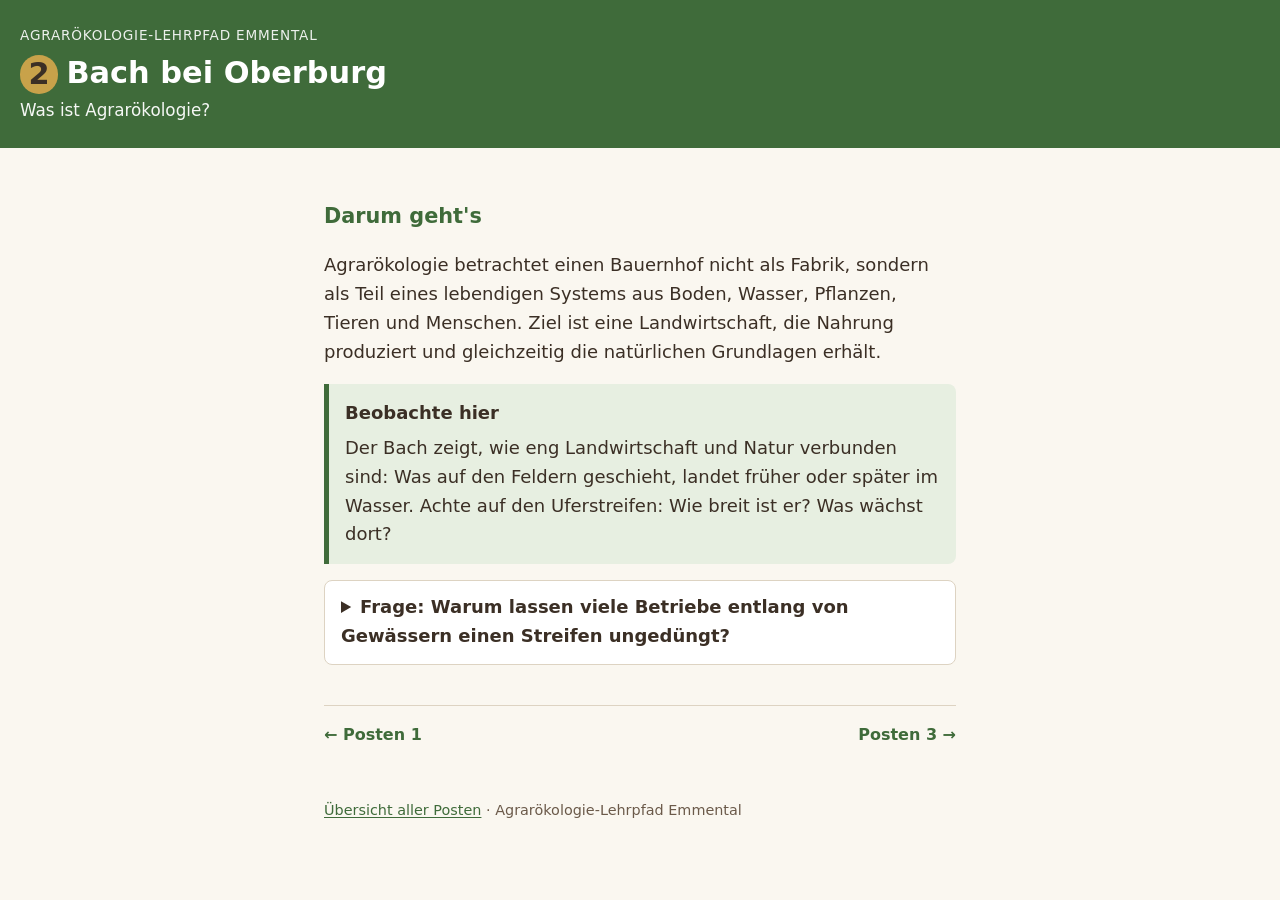
==== index.html @ ba740231 "Website Lehrpfad hochgeladen" ====
<!DOCTYPE html>
<html lang="de-CH">
<head>
<meta charset="utf-8">
<meta name="viewport" content="width=device-width, initial-scale=1">
<title>Posten 2: Bach bei Oberburg – Agrarökologie-Lehrpfad Emmental</title>
<link rel="stylesheet" href="../assets/style.css">
</head>
<body>
<header class="kopf">
<a class="marke" href="../">Agrarökologie-Lehrpfad Emmental</a>
<h1><span class="postennr">2</span>Bach bei Oberburg</h1>
<p class="thema">Was ist Agrarökologie?</p>
</header>
<main>
<!-- ===== Posten 2: Bach bei Oberburg – Texte hier bearbeiten ===== -->
<h2>Darum geht's</h2>
<p>Agrarökologie betrachtet einen Bauernhof nicht als Fabrik, sondern als Teil eines
lebendigen Systems aus Boden, Wasser, Pflanzen, Tieren und Menschen. Ziel ist eine Landwirtschaft,
die Nahrung produziert und gleichzeitig die natürlichen Grundlagen erhält.</p>

<div class="kasten">
<strong>Beobachte hier</strong>
<p>Der Bach zeigt, wie eng Landwirtschaft und Natur verbunden sind: Was auf den Feldern
geschieht, landet früher oder später im Wasser. Achte auf den Uferstreifen: Wie breit ist er? Was wächst dort?</p>
</div>



<details>
<summary>Frage: Warum lassen viele Betriebe entlang von Gewässern einen Streifen ungedüngt?</summary>
<p>Ein bewachsener Pufferstreifen hält Erde, Dünger und Pflanzenschutzmittel zurück, bevor sie ins Wasser gelangen, und bietet Lebensraum für Insekten und andere Tiere.</p>
</details>



<nav class="weiter" aria-label="Posten-Navigation">
<a href="../p1/">← Posten 1</a>
<a href="../p3/">Posten 3 →</a>
</nav>
</main>
<footer>
<a href="../">Übersicht aller Posten</a> · Agrarökologie-Lehrpfad Emmental
</footer>
</body>
</html>
---- assets/style.css ----
/* Agrarökologie-Lehrpfad Emmental – gemeinsames Stylesheet */
:root {
  --erde: #3b2f25;
  --erde-hell: #6b5a4a;
  --wiese: #3f6b3a;
  --wiese-hell: #e7efe1;
  --korn: #c8a24a;
  --papier: #faf7f0;
  --linie: #ddd3c2;
  --max: 42rem;
}

* { box-sizing: border-box; }

html { -webkit-text-size-adjust: 100%; }

body {
  margin: 0;
  font-family: system-ui, -apple-system, "Segoe UI", Roboto, sans-serif;
  font-size: 1.125rem;
  line-height: 1.6;
  color: var(--erde);
  background: var(--papier);
}

a { color: var(--wiese); text-underline-offset: 0.15em; }
a:focus-visible, summary:focus-visible { outline: 3px solid var(--korn); outline-offset: 2px; }

.kopf {
  background: var(--wiese);
  color: #fff;
  padding: 1.25rem 1.25rem 1.5rem;
}
.kopf a { color: #fff; }
.kopf .marke {
  font-size: 0.85rem;
  letter-spacing: 0.06em;
  text-transform: uppercase;
  opacity: 0.9;
  text-decoration: none;
}
.kopf h1 {
  margin: 0.4rem 0 0.2rem;
  font-size: 1.9rem;
  line-height: 1.2;
}
.kopf .thema { margin: 0; font-size: 1.05rem; opacity: 0.95; }

.postennr {
  display: inline-flex;
  align-items: center;
  justify-content: center;
  width: 2.4rem; height: 2.4rem;
  border-radius: 50%;
  background: var(--korn);
  color: var(--erde);
  font-weight: 700;
  margin-right: 0.5rem;
  vertical-align: middle;
}

main {
  max-width: var(--max);
  margin: 0 auto;
  padding: 1.25rem;
}

h2 {
  font-size: 1.3rem;
  margin: 2rem 0 0.5rem;
  color: var(--wiese);
}

.kasten {
  background: var(--wiese-hell);
  border-left: 5px solid var(--wiese);
  padding: 0.9rem 1rem;
  border-radius: 0 8px 8px 0;
  margin: 1rem 0;
}

details {
  background: #fff;
  border: 1px solid var(--linie);
  border-radius: 8px;
  padding: 0.8rem 1rem;
  margin: 1rem 0;
}
summary { cursor: pointer; font-weight: 600; }
details[open] summary { margin-bottom: 0.5rem; }

ul.links { padding-left: 1.2rem; }
ul.links li { margin: 0.35rem 0; }

.platzhalter {
  border: 2px dashed var(--linie);
  border-radius: 8px;
  padding: 1rem;
  color: var(--erde-hell);
  font-style: italic;
}

/* Übersicht auf der Startseite */
.route { list-style: none; padding: 0; margin: 1rem 0; }
.route li { margin: 0; }
.route a {
  display: flex;
  align-items: center;
  gap: 0.9rem;
  padding: 0.9rem 0.25rem;
  border-bottom: 1px solid var(--linie);
  text-decoration: none;
  color: var(--erde);
}
.route a:hover .ort { text-decoration: underline; }
.route .postennr { flex: none; margin: 0; }
.route .ort { display: block; font-weight: 700; color: var(--wiese); }
.route .was { display: block; font-size: 0.98rem; color: var(--erde-hell); }

/* Navigation zwischen den Posten */
.weiter {
  display: flex;
  justify-content: space-between;
  gap: 1rem;
  margin: 2.5rem 0 1rem;
  padding-top: 1rem;
  border-top: 1px solid var(--linie);
  font-size: 1rem;
}
.weiter a { text-decoration: none; font-weight: 600; }

footer {
  max-width: var(--max);
  margin: 0 auto;
  padding: 1rem 1.25rem 2rem;
  font-size: 0.9rem;
  color: var(--erde-hell);
}

/* QR-Druckseite */
.qr-raster {
  display: grid;
  grid-template-columns: repeat(auto-fill, minmax(15rem, 1fr));
  gap: 1rem;
}
.qr-karte {
  background: #fff;
  border: 1px solid var(--linie);
  border-radius: 8px;
  padding: 1rem;
  text-align: center;
  break-inside: avoid;
}
.qr-karte svg { width: 100%; max-width: 13rem; height: auto; }
.qr-karte .url { font-size: 0.75rem; word-break: break-all; color: var(--erde-hell); }
.qr-karte button { margin-top: 0.5rem; font: inherit; font-size: 0.9rem; padding: 0.4rem 0.8rem; cursor: pointer; }

@media print {
  .kopf, .nicht-drucken, footer { display: none; }
  body { background: #fff; }
  main { max-width: none; }
  .qr-raster { grid-template-columns: repeat(2, 1fr); }
  .qr-karte button { display: none; }
}

.kasten p { margin: 0.4rem 0 0; }
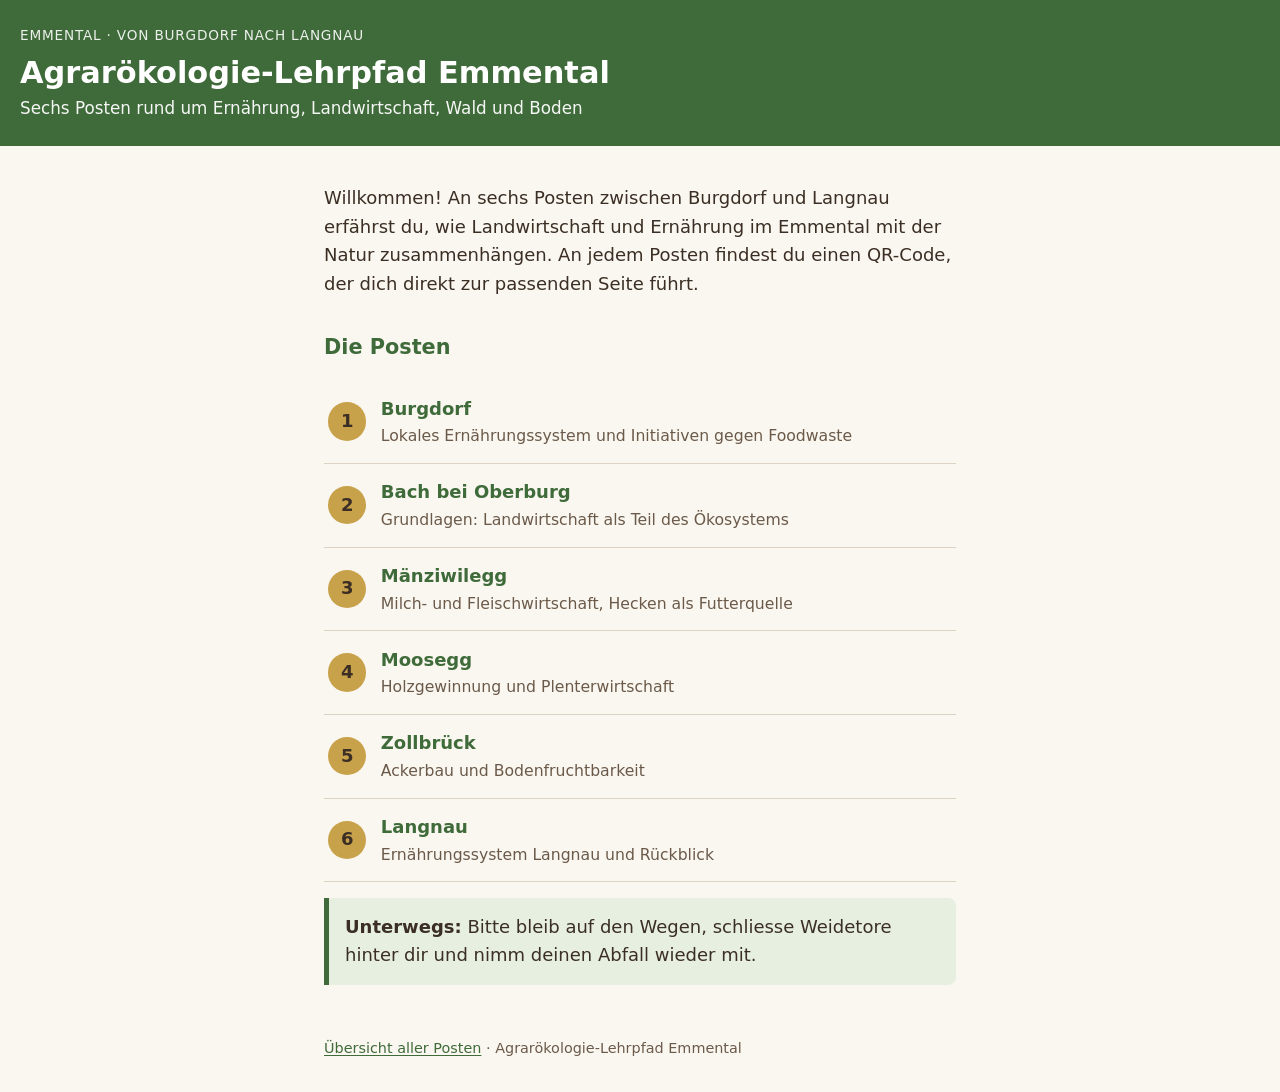
==== commit dd54132b: "Startseite korrigiert" ====
--- a/index.html
+++ b/index.html
@@ -3,44 +3,41 @@
 <head>
 <meta charset="utf-8">
 <meta name="viewport" content="width=device-width, initial-scale=1">
-<title>Posten 2: Bach bei Oberburg – Agrarökologie-Lehrpfad Emmental</title>
-<link rel="stylesheet" href="../assets/style.css">
+<title>Agrarökologie-Lehrpfad Emmental</title>
+<link rel="stylesheet" href="assets/style.css">
 </head>
 <body>
 <header class="kopf">
-<a class="marke" href="../">Agrarökologie-Lehrpfad Emmental</a>
-<h1><span class="postennr">2</span>Bach bei Oberburg</h1>
-<p class="thema">Was ist Agrarökologie?</p>
+<span class="marke">Emmental · von Burgdorf nach Langnau</span>
+<h1>Agrarökologie-Lehrpfad Emmental</h1>
+<p class="thema">Sechs Posten rund um Ernährung, Landwirtschaft, Wald und Boden</p>
 </header>
 <main>
-<!-- ===== Posten 2: Bach bei Oberburg – Texte hier bearbeiten ===== -->
-<h2>Darum geht's</h2>
-<p>Agrarökologie betrachtet einen Bauernhof nicht als Fabrik, sondern als Teil eines
-lebendigen Systems aus Boden, Wasser, Pflanzen, Tieren und Menschen. Ziel ist eine Landwirtschaft,
-die Nahrung produziert und gleichzeitig die natürlichen Grundlagen erhält.</p>
+<p>Willkommen! An sechs Posten zwischen Burgdorf und Langnau erfährst du, wie Landwirtschaft
+und Ernährung im Emmental mit der Natur zusammenhängen. An jedem Posten findest du einen QR-Code,
+der dich direkt zur passenden Seite führt. <!-- TEXT ANPASSEN --></p>
 
-<div class="kasten">
-<strong>Beobachte hier</strong>
-<p>Der Bach zeigt, wie eng Landwirtschaft und Natur verbunden sind: Was auf den Feldern
-geschieht, landet früher oder später im Wasser. Achte auf den Uferstreifen: Wie breit ist er? Was wächst dort?</p>
-</div>
+<h2>Die Posten</h2>
+<ol class="route">
+  <li><a href="p1/"><span class="postennr">1</span>
+    <span><span class="ort">Burgdorf</span><span class="was">Lokales Ernährungssystem und Initiativen gegen Foodwaste</span></span></a></li>
+  <li><a href="p2/"><span class="postennr">2</span>
+    <span><span class="ort">Bach bei Oberburg</span><span class="was">Grundlagen: Landwirtschaft als Teil des Ökosystems</span></span></a></li>
+  <li><a href="p3/"><span class="postennr">3</span>
+    <span><span class="ort">Mänziwilegg</span><span class="was">Milch- und Fleischwirtschaft, Hecken als Futterquelle</span></span></a></li>
+  <li><a href="p4/"><span class="postennr">4</span>
+    <span><span class="ort">Moosegg</span><span class="was">Holzgewinnung und Plenterwirtschaft</span></span></a></li>
+  <li><a href="p5/"><span class="postennr">5</span>
+    <span><span class="ort">Zollbrück</span><span class="was">Ackerbau und Bodenfruchtbarkeit</span></span></a></li>
+  <li><a href="p6/"><span class="postennr">6</span>
+    <span><span class="ort">Langnau</span><span class="was">Ernährungssystem Langnau und Rückblick</span></span></a></li>
+</ol>
 
-
-
-<details>
-<summary>Frage: Warum lassen viele Betriebe entlang von Gewässern einen Streifen ungedüngt?</summary>
-<p>Ein bewachsener Pufferstreifen hält Erde, Dünger und Pflanzenschutzmittel zurück, bevor sie ins Wasser gelangen, und bietet Lebensraum für Insekten und andere Tiere.</p>
-</details>
-
-
-
-<nav class="weiter" aria-label="Posten-Navigation">
-<a href="../p1/">← Posten 1</a>
-<a href="../p3/">Posten 3 →</a>
-</nav>
+<div class="kasten"><strong>Unterwegs:</strong> Bitte bleib auf den Wegen, schliesse Weidetore
+hinter dir und nimm deinen Abfall wieder mit.</div>
 </main>
 <footer>
-<a href="../">Übersicht aller Posten</a> · Agrarökologie-Lehrpfad Emmental
+<a href="">Übersicht aller Posten</a> · Agrarökologie-Lehrpfad Emmental
 </footer>
 </body>
 </html>
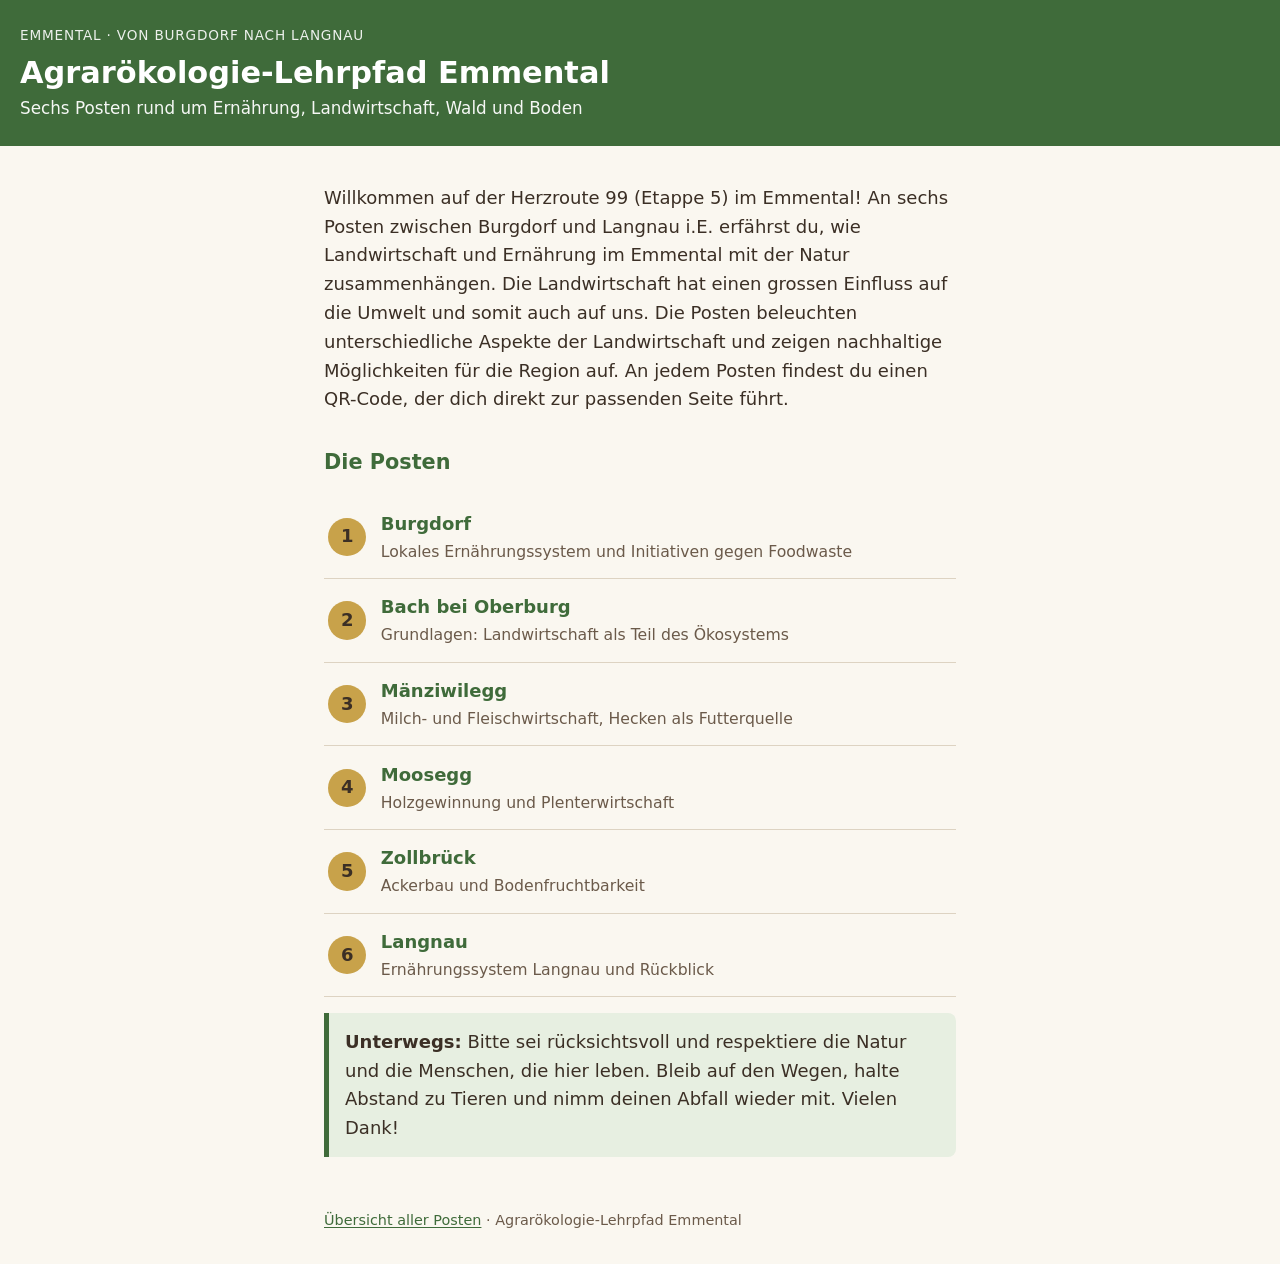
==== commit 1bcb5140: "änderung startseite" ====
--- a/index.html
+++ b/index.html
@@ -13,8 +13,8 @@
 <p class="thema">Sechs Posten rund um Ernährung, Landwirtschaft, Wald und Boden</p>
 </header>
 <main>
-<p>Willkommen! An sechs Posten zwischen Burgdorf und Langnau erfährst du, wie Landwirtschaft
-und Ernährung im Emmental mit der Natur zusammenhängen. An jedem Posten findest du einen QR-Code,
+<p>Willkommen auf der Herzroute 99 (Etappe 5) im Emmental! An sechs Posten zwischen Burgdorf und Langnau i.E. erfährst du, wie Landwirtschaft
+und Ernährung im Emmental mit der Natur zusammenhängen. Die Landwirtschaft hat einen grossen Einfluss auf die Umwelt und somit auch auf uns. Die Posten beleuchten unterschiedliche Aspekte der Landwirtschaft und zeigen nachhaltige Möglichkeiten für die Region auf. An jedem Posten findest du einen QR-Code,
 der dich direkt zur passenden Seite führt. <!-- TEXT ANPASSEN --></p>
 
 <h2>Die Posten</h2>
@@ -33,8 +33,7 @@
     <span><span class="ort">Langnau</span><span class="was">Ernährungssystem Langnau und Rückblick</span></span></a></li>
 </ol>
 
-<div class="kasten"><strong>Unterwegs:</strong> Bitte bleib auf den Wegen, schliesse Weidetore
-hinter dir und nimm deinen Abfall wieder mit.</div>
+<div class="kasten"><strong>Unterwegs:</strong> Bitte sei rücksichtsvoll und respektiere die Natur und die Menschen, die hier leben. Bleib auf den Wegen, halte Abstand zu Tieren und nimm deinen Abfall wieder mit. Vielen Dank!</div>
 </main>
 <footer>
 <a href="">Übersicht aller Posten</a> · Agrarökologie-Lehrpfad Emmental
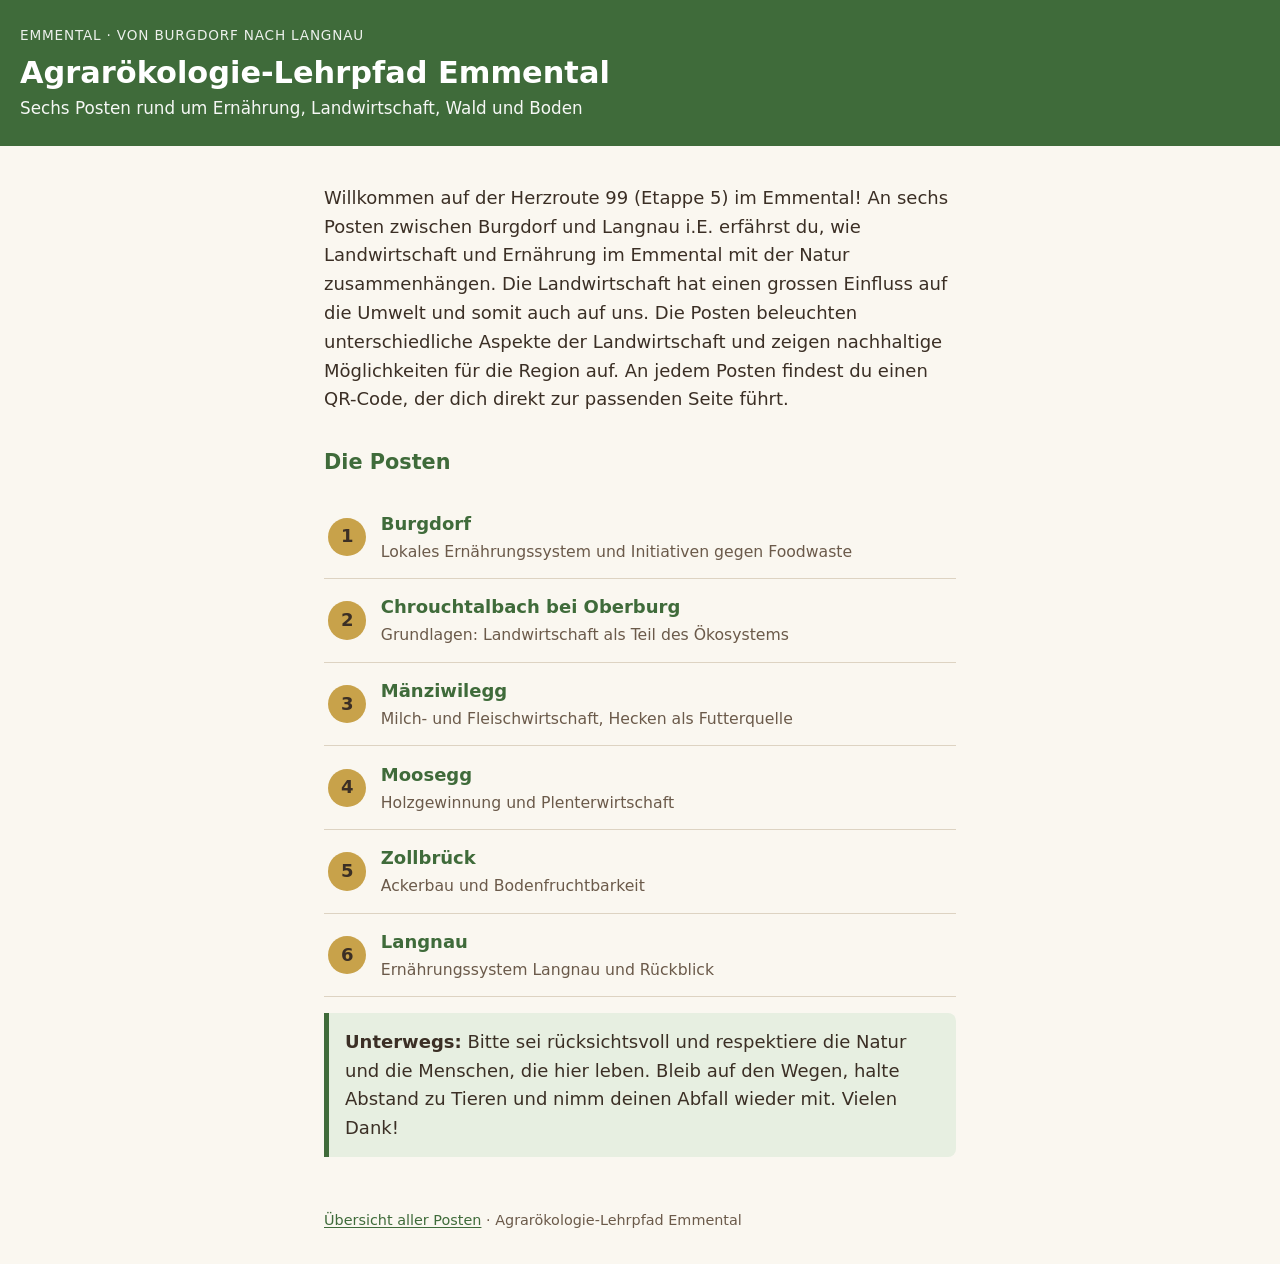
==== commit 3ef35599: "Update location name in index.html" ====
--- a/index.html
+++ b/index.html
@@ -22,7 +22,7 @@
   <li><a href="p1/"><span class="postennr">1</span>
     <span><span class="ort">Burgdorf</span><span class="was">Lokales Ernährungssystem und Initiativen gegen Foodwaste</span></span></a></li>
   <li><a href="p2/"><span class="postennr">2</span>
-    <span><span class="ort">Bach bei Oberburg</span><span class="was">Grundlagen: Landwirtschaft als Teil des Ökosystems</span></span></a></li>
+    <span><span class="ort">Chrouchtalbach bei Oberburg</span><span class="was">Grundlagen: Landwirtschaft als Teil des Ökosystems</span></span></a></li>
   <li><a href="p3/"><span class="postennr">3</span>
     <span><span class="ort">Mänziwilegg</span><span class="was">Milch- und Fleischwirtschaft, Hecken als Futterquelle</span></span></a></li>
   <li><a href="p4/"><span class="postennr">4</span>
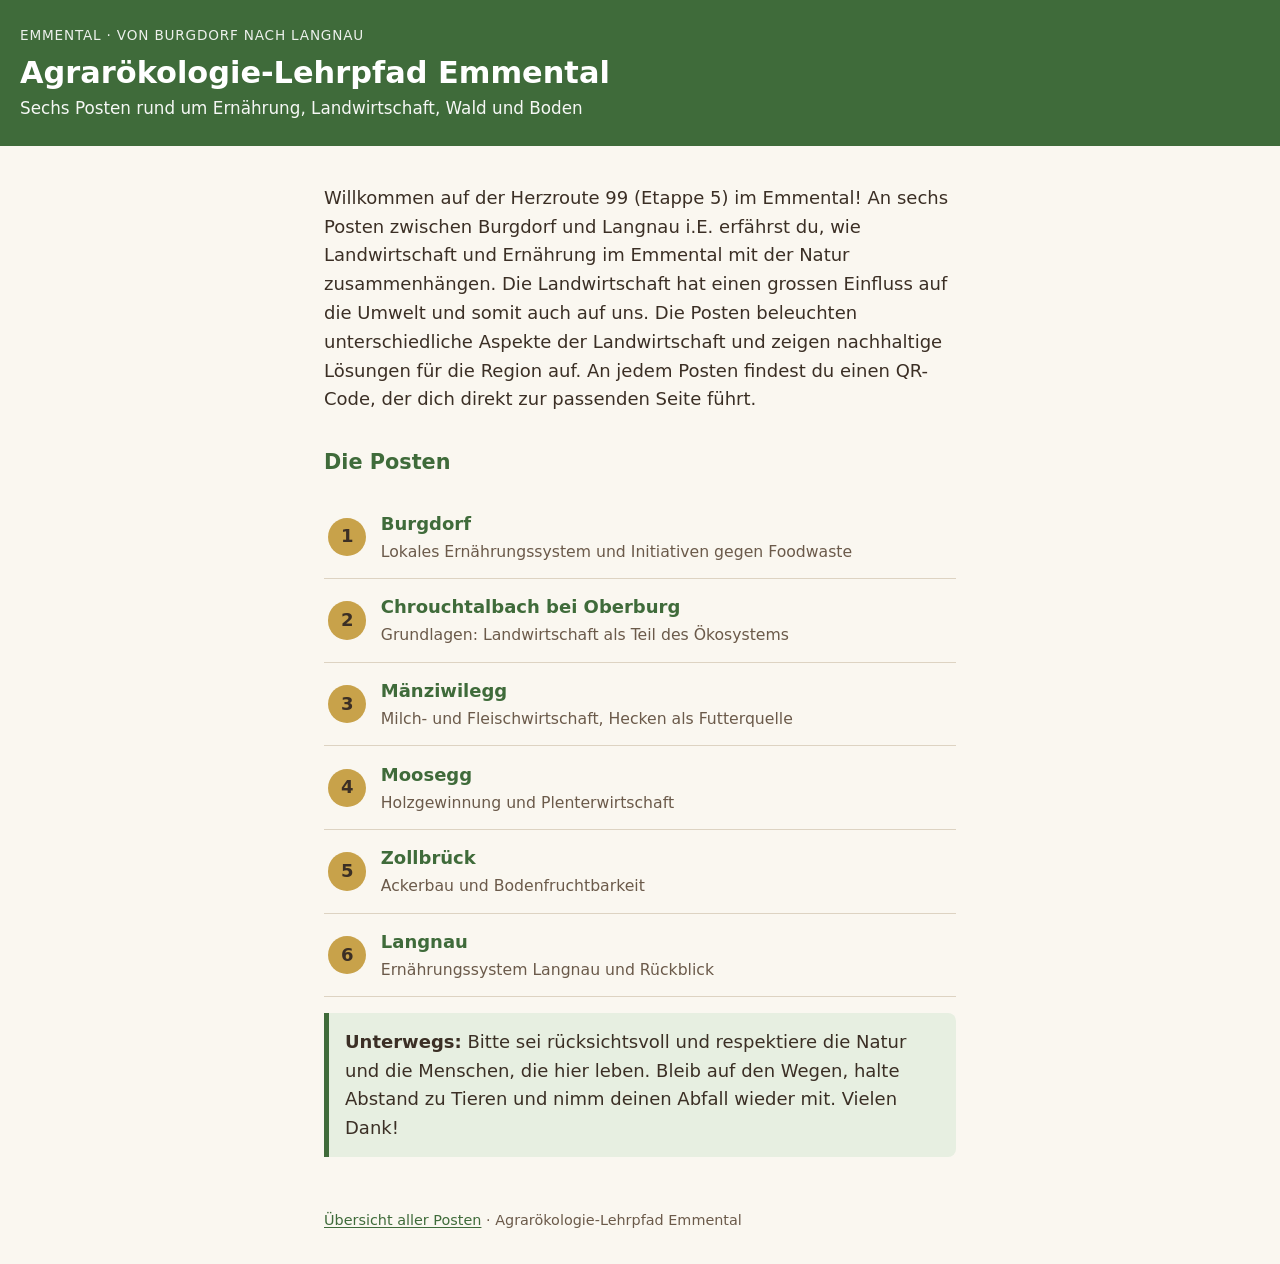
==== commit 94e1bca6: "Lösungen statt Möglicg" ====
--- a/index.html
+++ b/index.html
@@ -14,7 +14,7 @@
 </header>
 <main>
 <p>Willkommen auf der Herzroute 99 (Etappe 5) im Emmental! An sechs Posten zwischen Burgdorf und Langnau i.E. erfährst du, wie Landwirtschaft
-und Ernährung im Emmental mit der Natur zusammenhängen. Die Landwirtschaft hat einen grossen Einfluss auf die Umwelt und somit auch auf uns. Die Posten beleuchten unterschiedliche Aspekte der Landwirtschaft und zeigen nachhaltige Möglichkeiten für die Region auf. An jedem Posten findest du einen QR-Code,
+und Ernährung im Emmental mit der Natur zusammenhängen. Die Landwirtschaft hat einen grossen Einfluss auf die Umwelt und somit auch auf uns. Die Posten beleuchten unterschiedliche Aspekte der Landwirtschaft und zeigen nachhaltige Lösungen für die Region auf. An jedem Posten findest du einen QR-Code,
 der dich direkt zur passenden Seite führt. <!-- TEXT ANPASSEN --></p>
 
 <h2>Die Posten</h2>
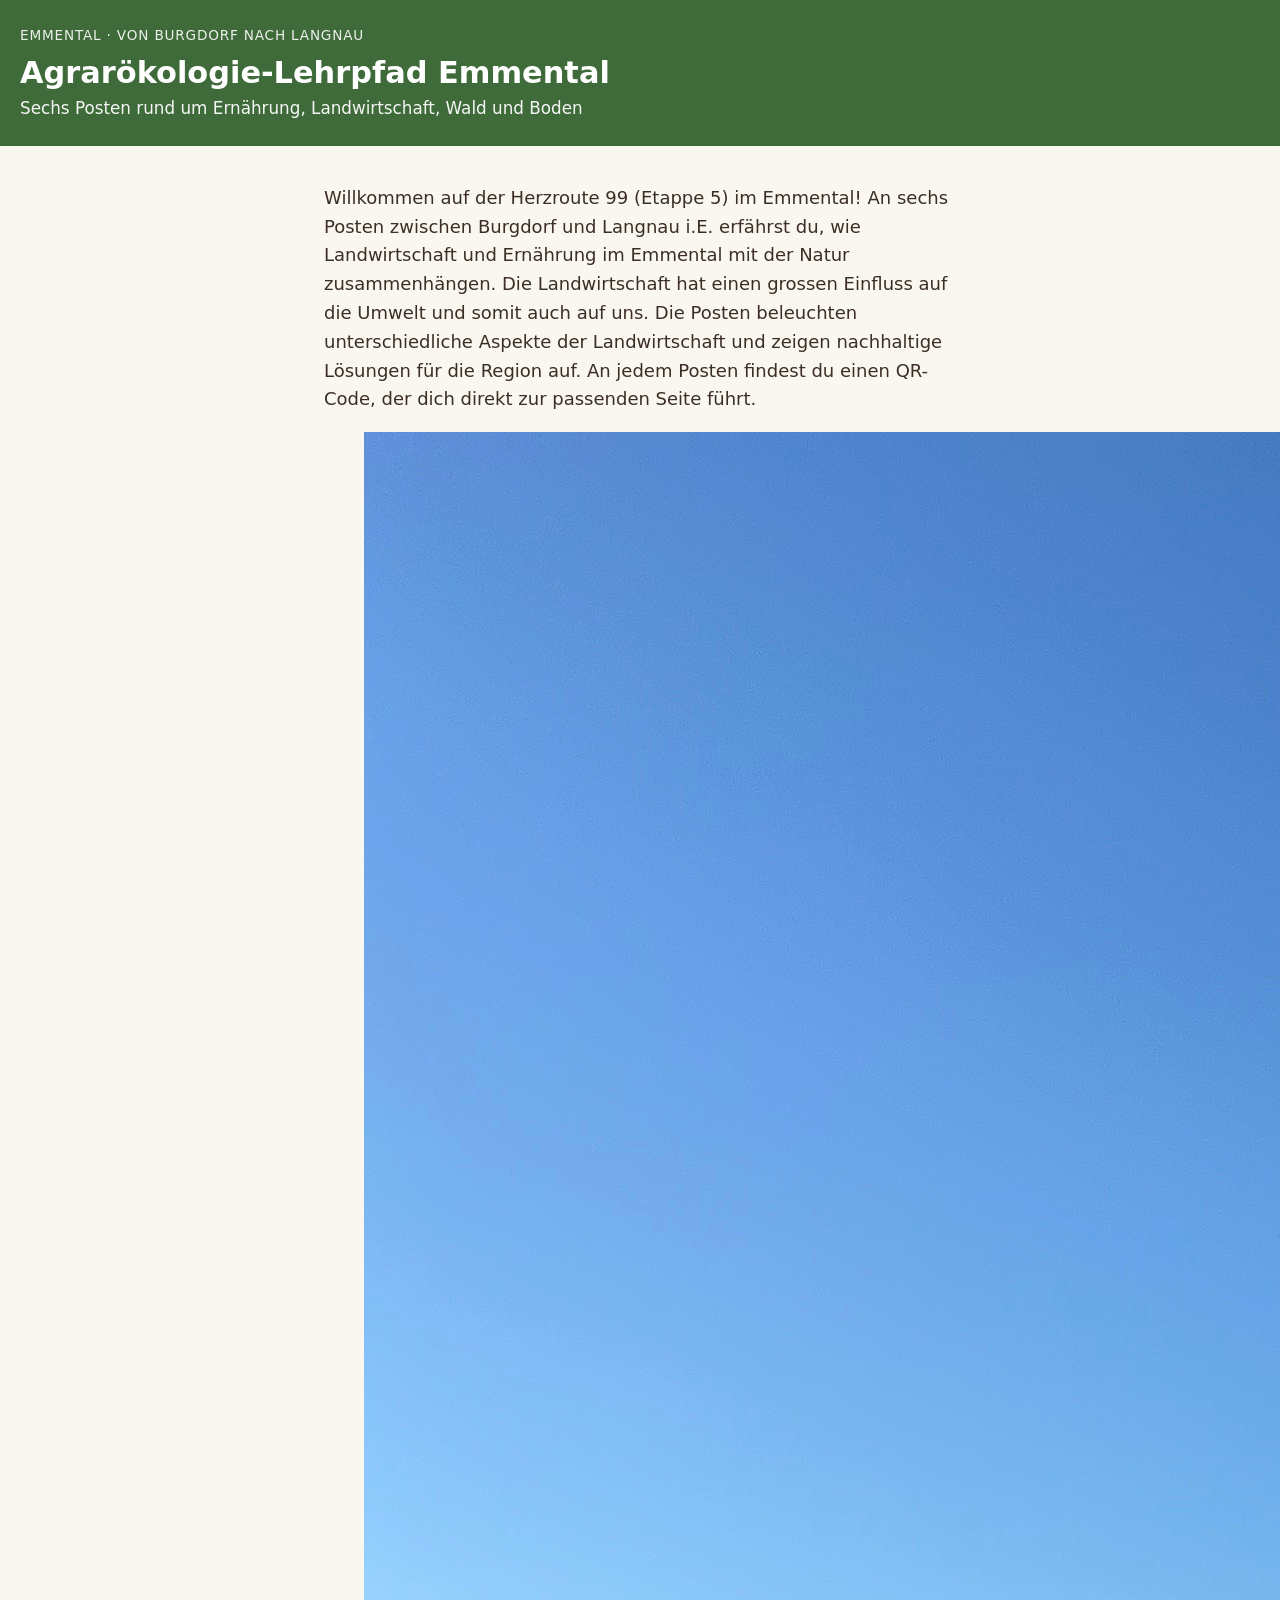
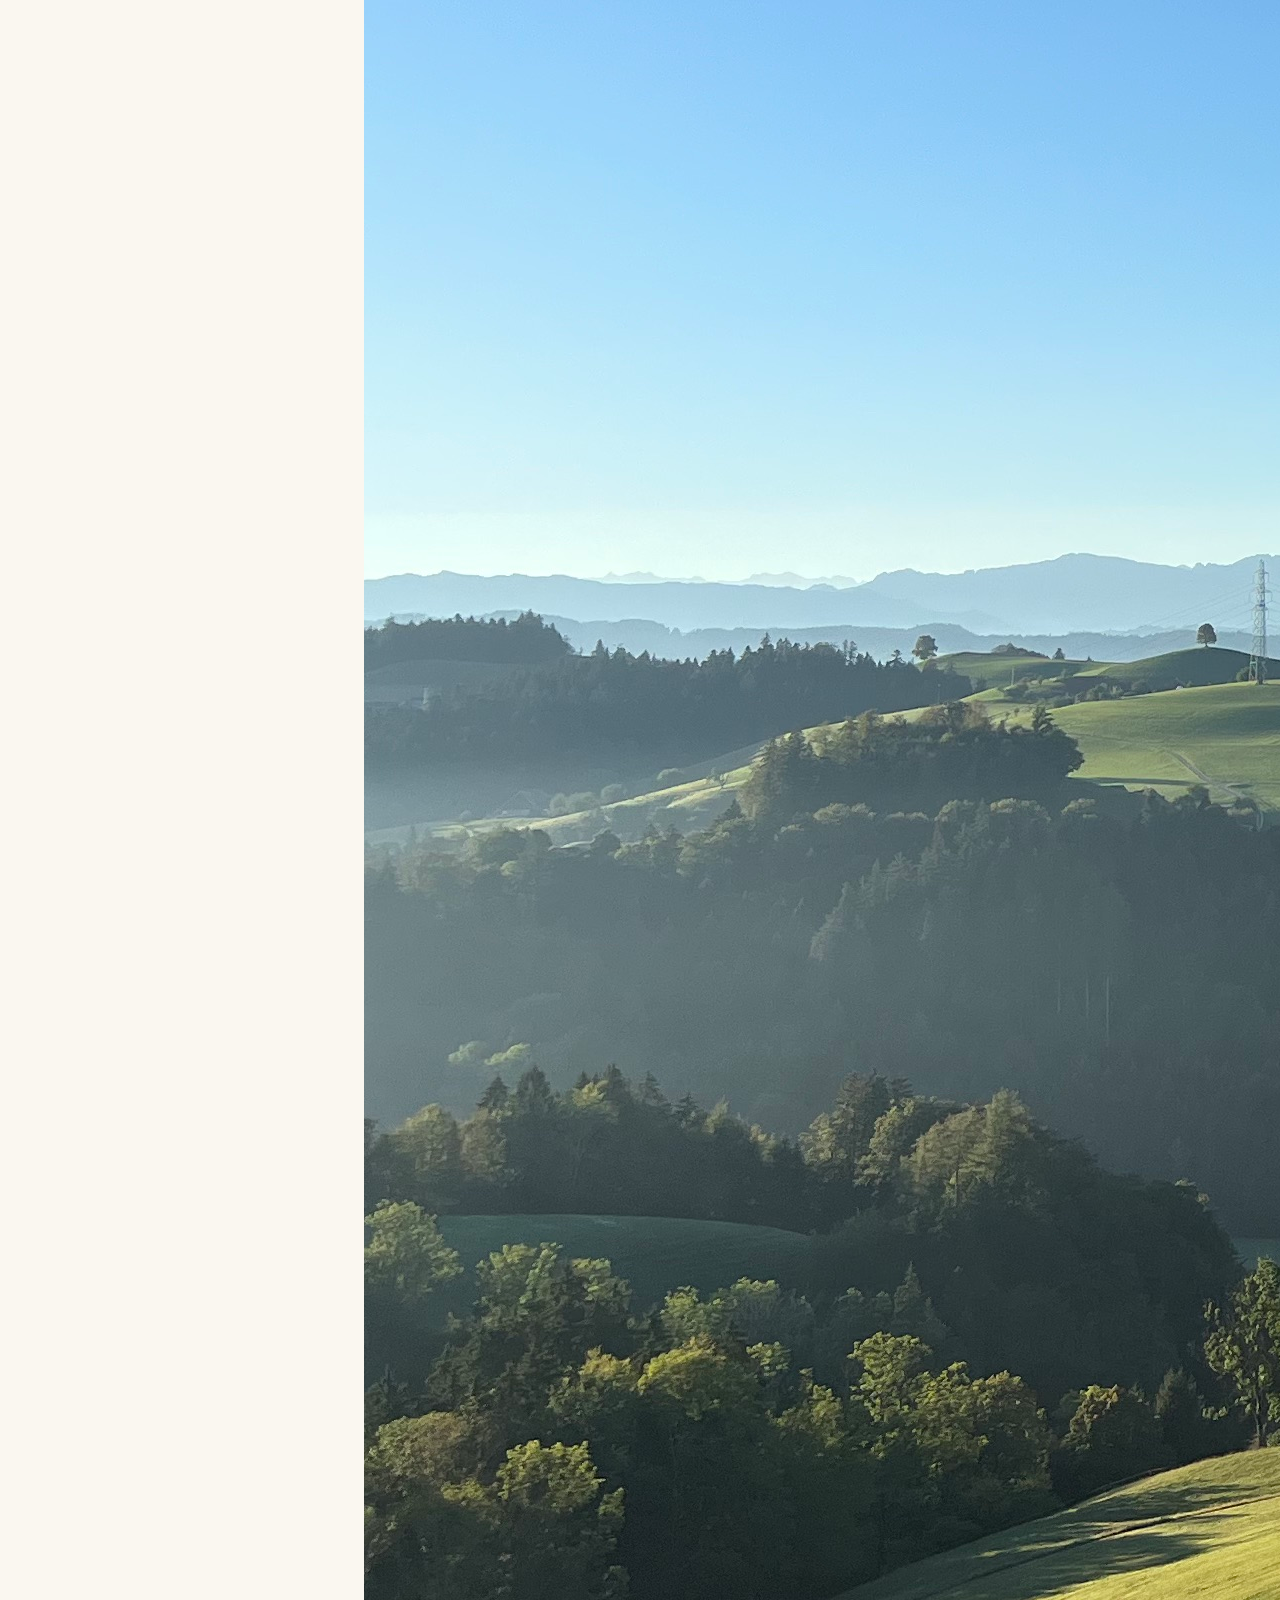
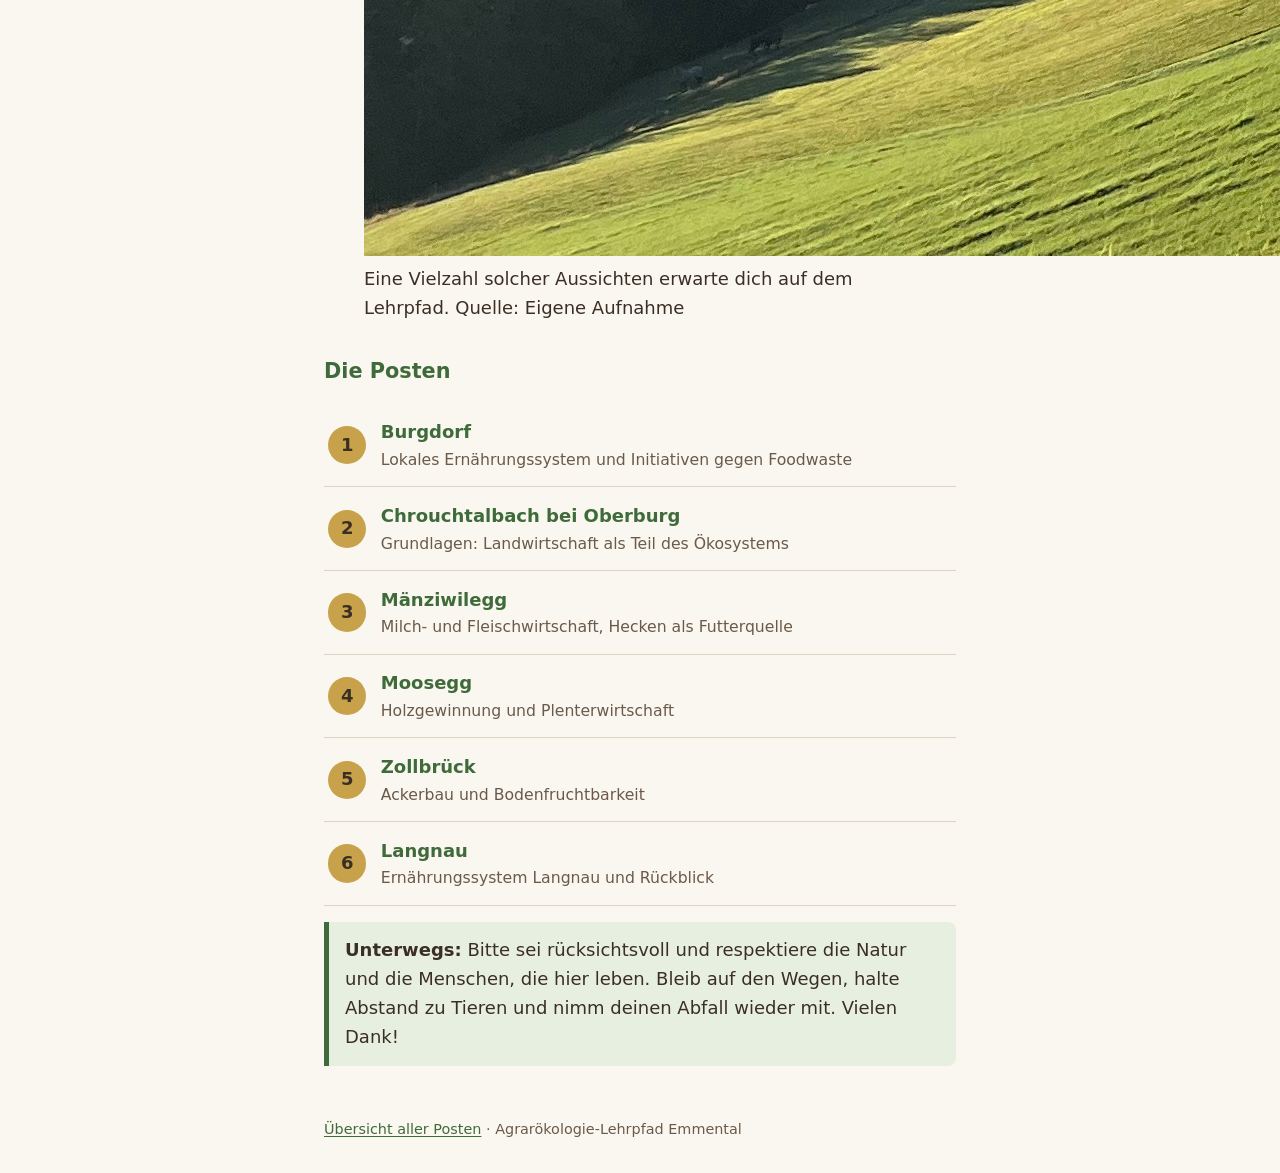
==== commit 9c6bc9c6: "bild" ====
--- a/index.html
+++ b/index.html
@@ -15,7 +15,12 @@
 <main>
 <p>Willkommen auf der Herzroute 99 (Etappe 5) im Emmental! An sechs Posten zwischen Burgdorf und Langnau i.E. erfährst du, wie Landwirtschaft
 und Ernährung im Emmental mit der Natur zusammenhängen. Die Landwirtschaft hat einen grossen Einfluss auf die Umwelt und somit auch auf uns. Die Posten beleuchten unterschiedliche Aspekte der Landwirtschaft und zeigen nachhaltige Lösungen für die Region auf. An jedem Posten findest du einen QR-Code,
-der dich direkt zur passenden Seite führt. <!-- TEXT ANPASSEN --></p>
+der dich direkt zur passenden Seite führt.</p>
+
+<figure>
+  <img src="../bilder/Emmental.jpeg" alt="Ausblick auf das Emmental.">
+  <figcaption>Eine Vielzahl solcher Aussichten erwarte dich auf dem Lehrpfad. Quelle: Eigene Aufnahme</figcaption>
+</figure>
 
 <h2>Die Posten</h2>
 <ol class="route">
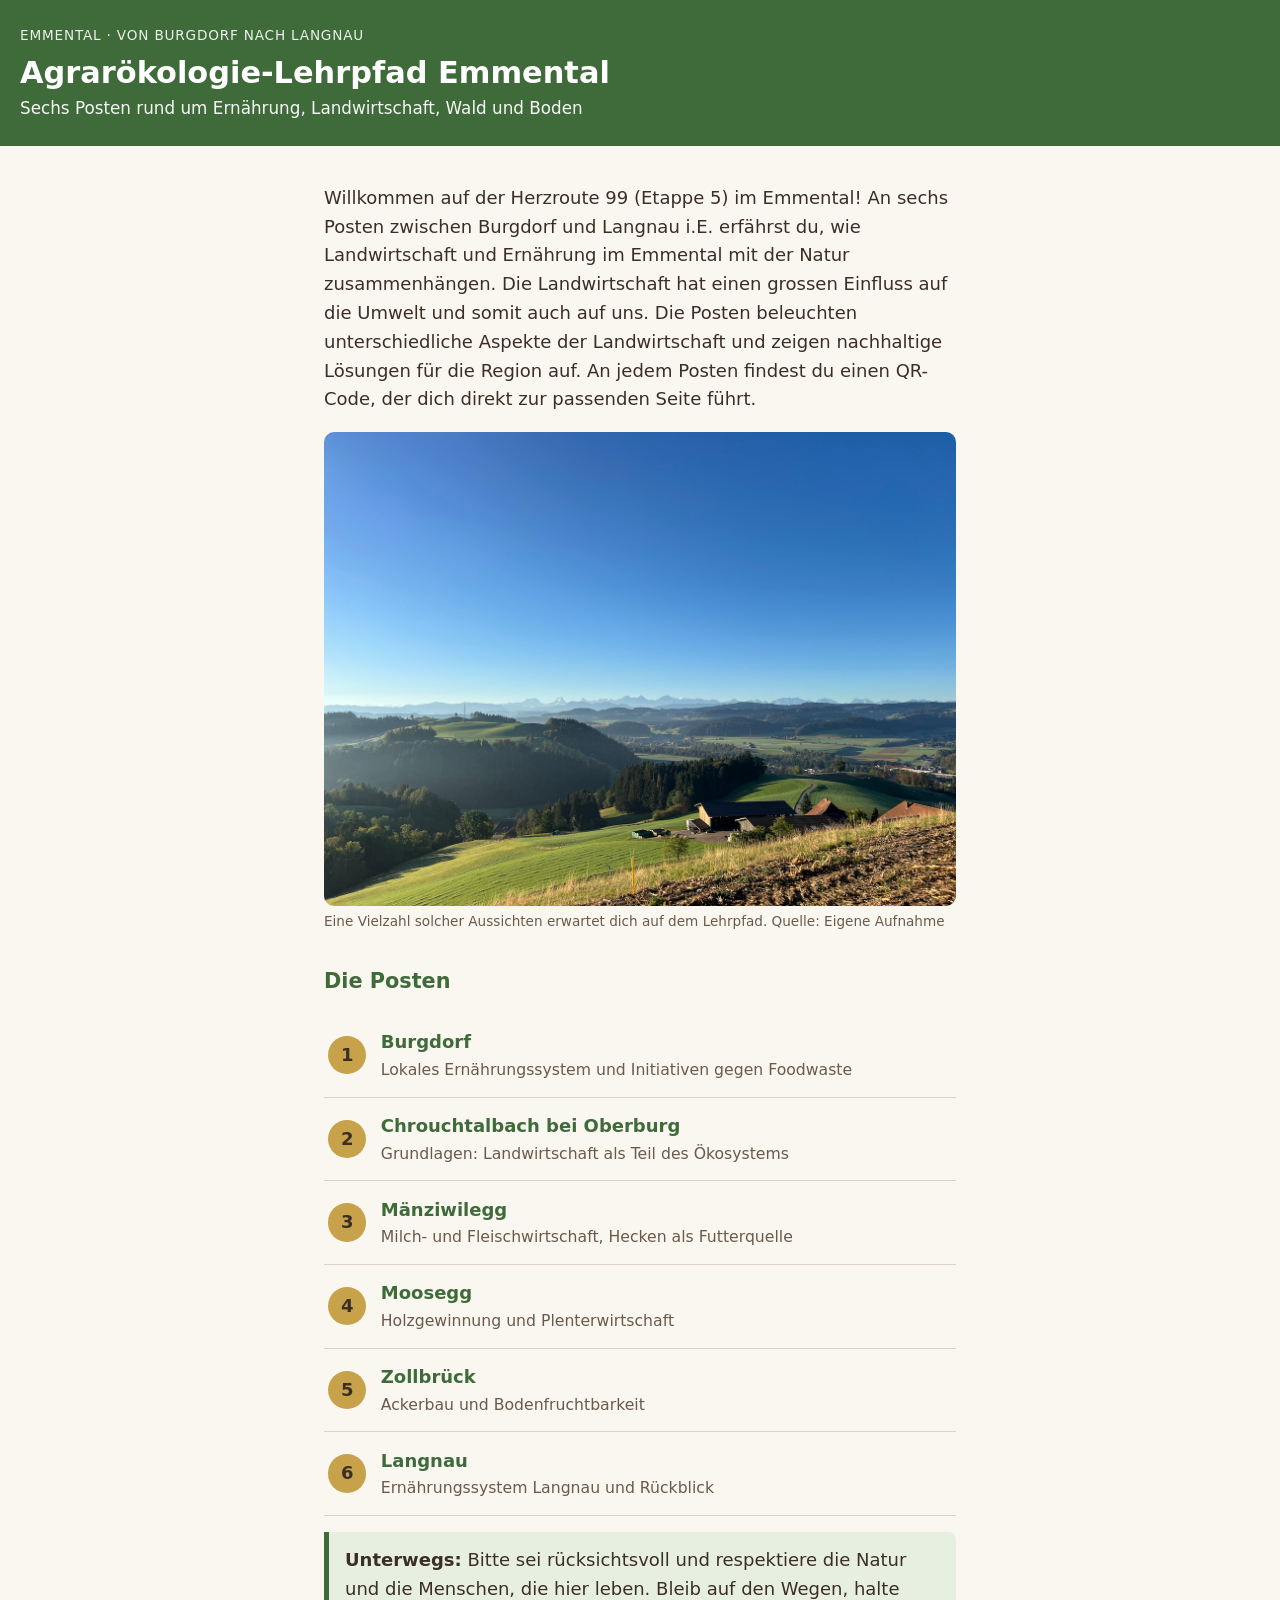
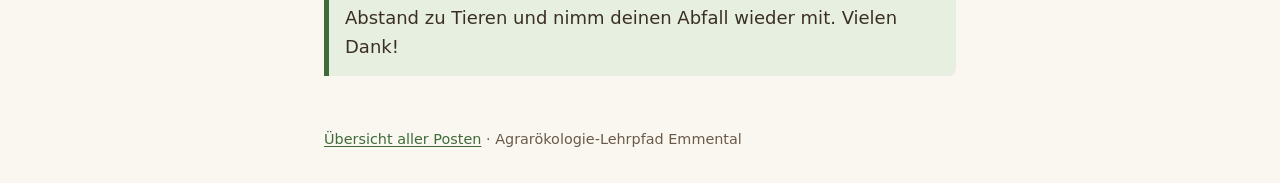
==== commit 4a1b0ef1: "bild" ====
--- a/index.html
+++ b/index.html
@@ -1,6 +1,11 @@
 <!DOCTYPE html>
 <html lang="de-CH">
 <head>
+<style>
+figure{margin:1rem 0}
+figure img{width:100%;border-radius:10px;display:block}
+figcaption{font-size:.85rem;color:var(--erde-hell);margin-top:.3rem}
+</style>  
 <meta charset="utf-8">
 <meta name="viewport" content="width=device-width, initial-scale=1">
 <title>Agrarökologie-Lehrpfad Emmental</title>
@@ -18,8 +23,8 @@
 der dich direkt zur passenden Seite führt.</p>
 
 <figure>
-  <img src="../bilder/Emmental.jpeg" alt="Ausblick auf das Emmental.">
-  <figcaption>Eine Vielzahl solcher Aussichten erwarte dich auf dem Lehrpfad. Quelle: Eigene Aufnahme</figcaption>
+  <img src="bilder/Emmental.jpeg" alt="Ausblick auf das Emmental">
+  <figcaption>Eine Vielzahl solcher Aussichten erwartet dich auf dem Lehrpfad. Quelle: Eigene Aufnahme</figcaption>
 </figure>
 
 <h2>Die Posten</h2>
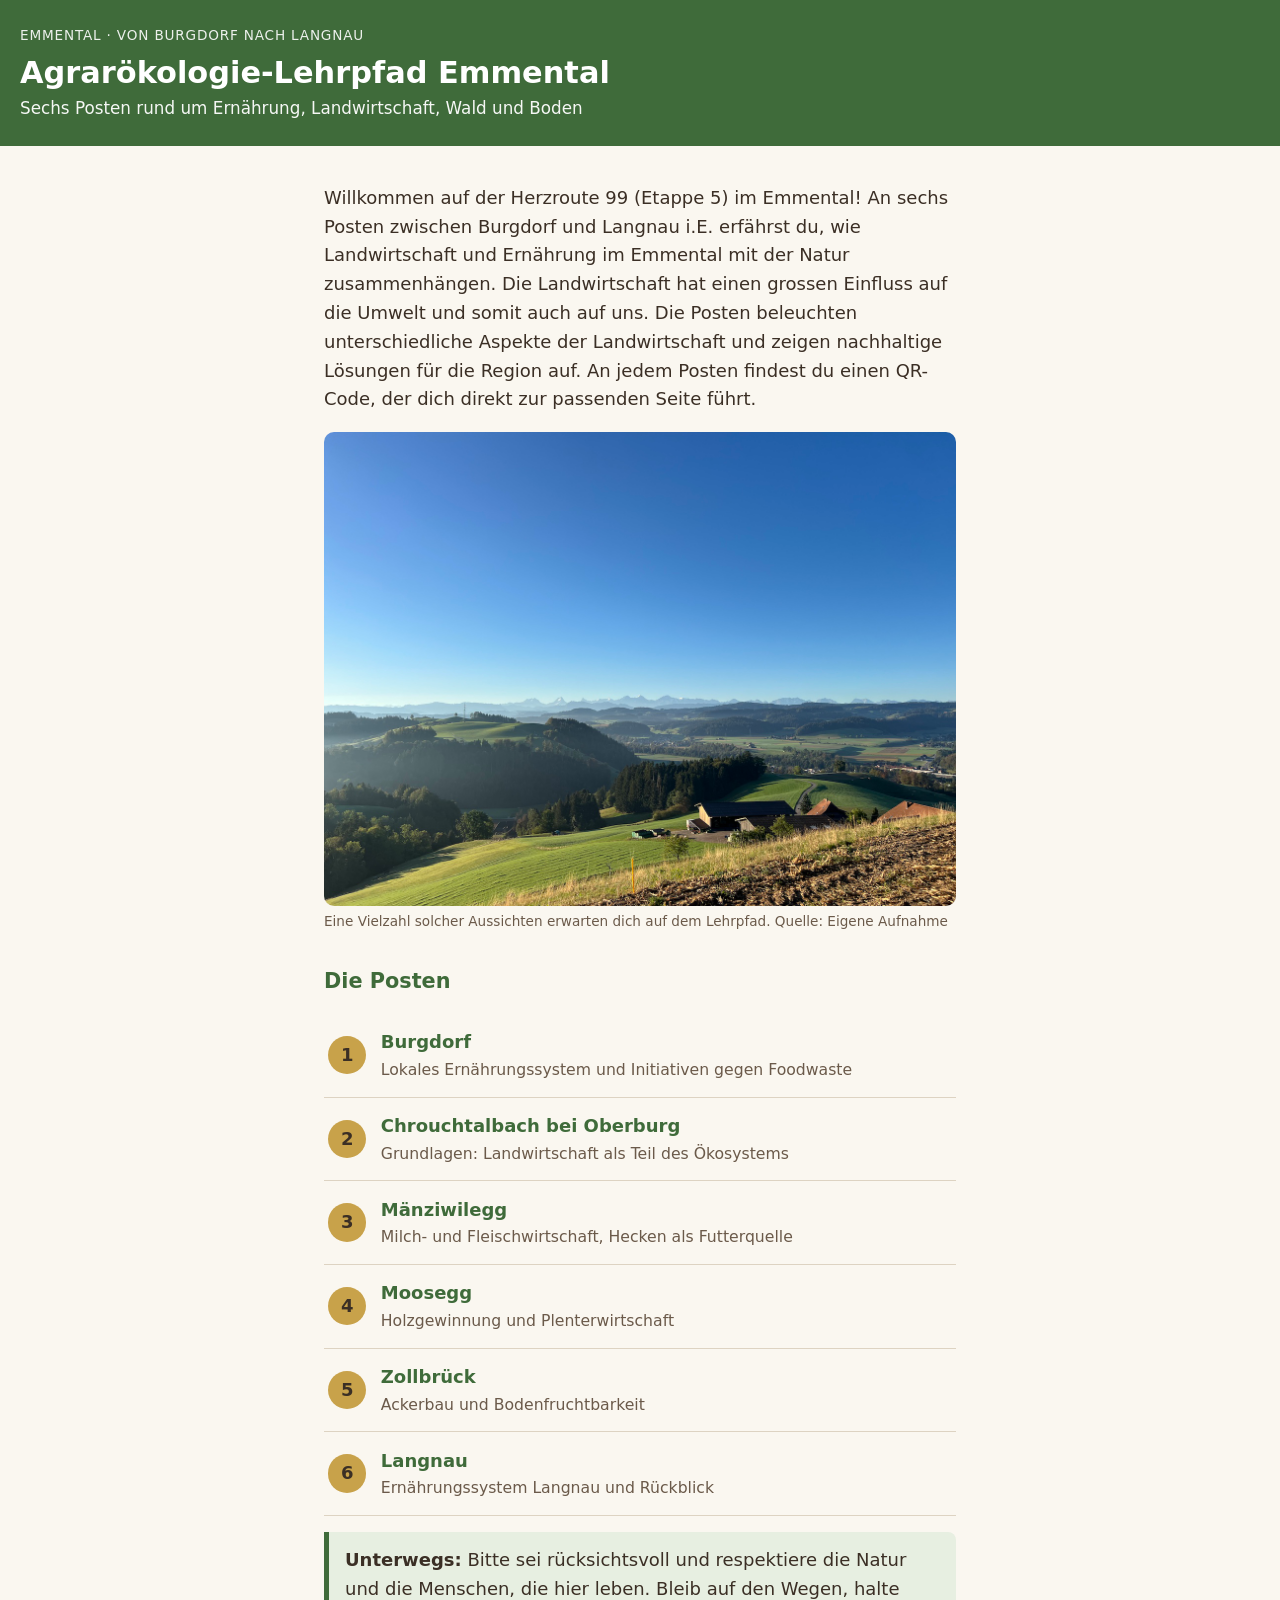
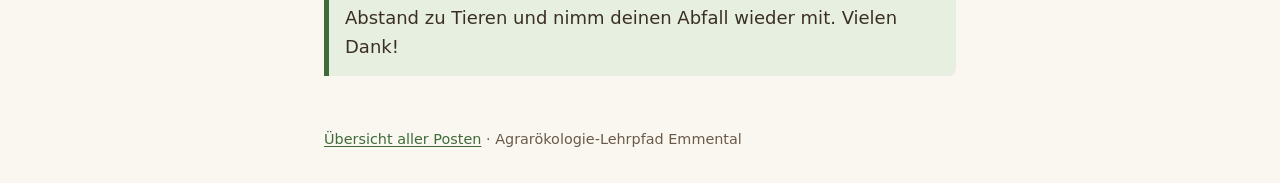
==== commit e022cc23: "korrigiert" ====
--- a/index.html
+++ b/index.html
@@ -24,7 +24,7 @@
 
 <figure>
   <img src="bilder/Emmental.jpeg" alt="Ausblick auf das Emmental">
-  <figcaption>Eine Vielzahl solcher Aussichten erwartet dich auf dem Lehrpfad. Quelle: Eigene Aufnahme</figcaption>
+  <figcaption>Eine Vielzahl solcher Aussichten erwarten dich auf dem Lehrpfad. Quelle: Eigene Aufnahme</figcaption>
 </figure>
 
 <h2>Die Posten</h2>
--- a/assets/style.css
+++ b/assets/style.css
@@ -164,3 +164,8 @@
 }
 
 .kasten p { margin: 0.4rem 0 0; }
+
+/* Bilder auf allen Seiten */
+figure{margin:1rem 0}
+figure img{width:100%;height:auto;border-radius:10px;display:block}
+figcaption{font-size:.85rem;color:var(--erde-hell);margin-top:.3rem}
